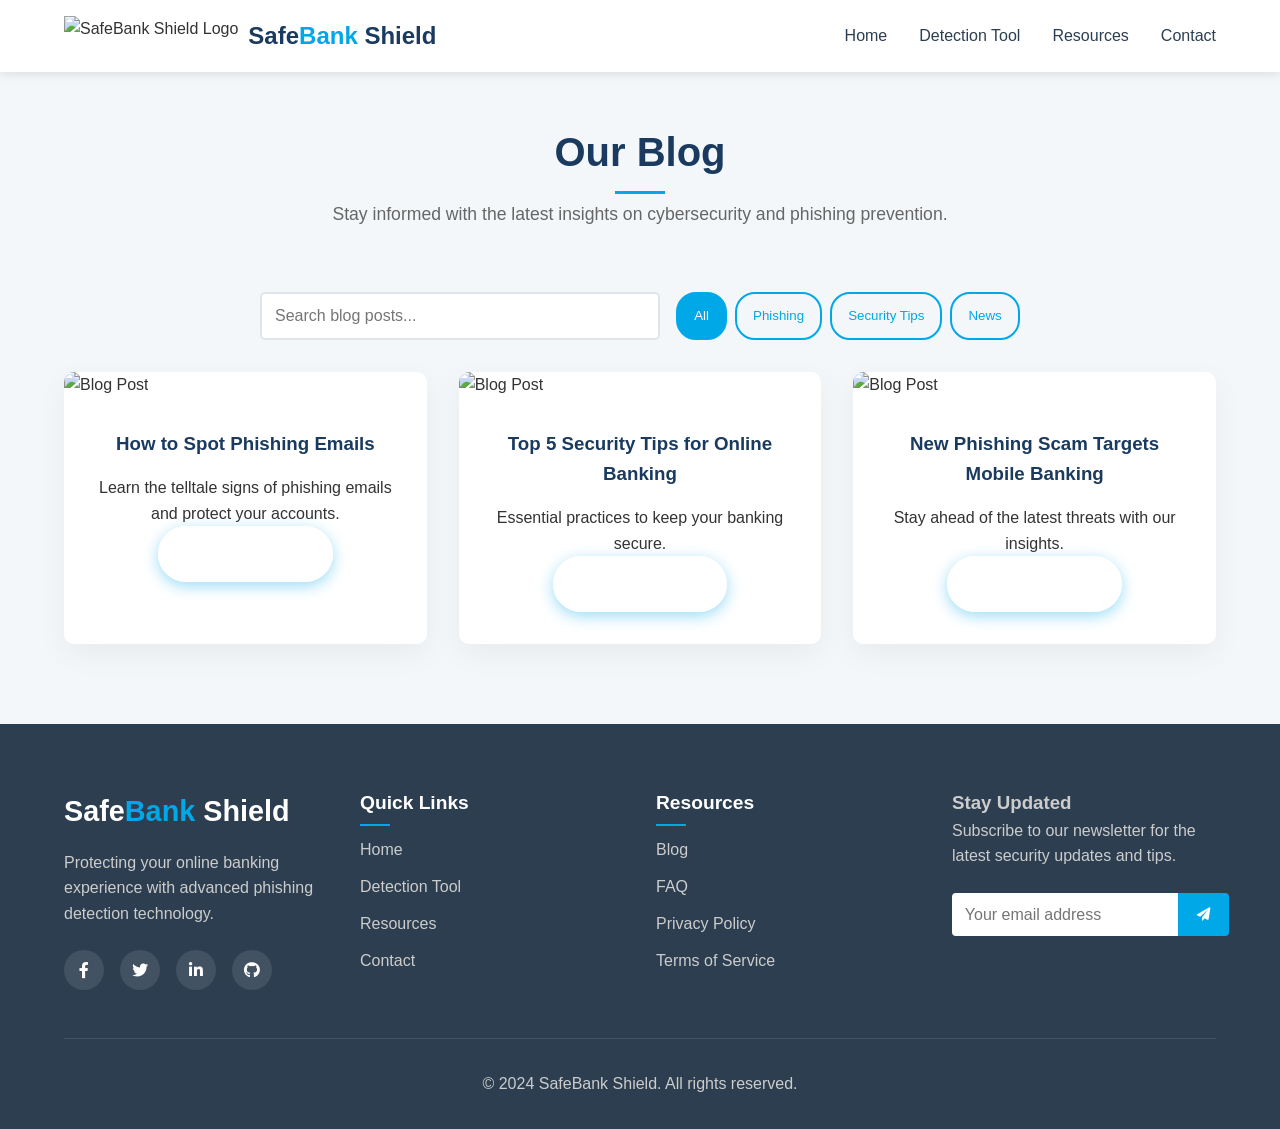
==== blog.html @ e1b42352 "UI updates for basic frontend" ====
<!DOCTYPE html>
<html lang="en">
<head>
    <meta charset="UTF-8">
    <meta name="viewport" content="width=device-width, initial-scale=1.0">
    <title>Blog - SafeBank Shield</title>
    <link rel="stylesheet" href="css/style.css">
    <link rel="stylesheet" href="https://cdnjs.cloudflare.com/ajax/libs/font-awesome/6.0.0/css/all.min.css">
</head>
<body>
    <!-- Navigation -->
    <nav id="navbar">
        <div class="nav-container">
            <div class="logo">
                <img src="assets/logo.png" alt="SafeBank Shield Logo">
                <div class="logo-text">Safe<span>Bank</span> Shield</div>
            </div>
            <ul class="nav-links">
                <li><a href="index.html">Home</a></li>
                <li><a href="detection-tool.html">Detection Tool</a></li>
                <li><a href="resources.html">Resources</a></li>
                <li><a href="contact.html">Contact</a></li>
            </ul>
            <div class="mobile-menu-btn" id="menuBtn">
                <span></span>
                <span></span>
                <span></span>
            </div>
        </div>
    </nav>

    <!-- Blog Section -->
    <section class="blog">
        <div class="container">
            <div class="section-header">
                <h2>Our Blog</h2>
                <p>Stay informed with the latest insights on cybersecurity and phishing prevention.</p>
            </div>

            <div class="blog-filter">
                <input type="text" id="blogSearch" placeholder="Search blog posts..." class="search-input">
                <div class="filter-buttons">
                    <button class="filter-btn active" data-filter="all">All</button>
                    <button class="filter-btn" data-filter="phishing">Phishing</button>
                    <button class="filter-btn" data-filter="security">Security Tips</button>
                    <button class="filter-btn" data-filter="news">News</button>
                </div>
            </div>

            <div class="blog-grid">
                <div class="blog-card" data-category="phishing">
                    <img src="assets/blog1.jpg" alt="Blog Post" class="blog-img">
                    <div class="blog-content">
                        <h3>How to Spot Phishing Emails</h3>
                        <p>Learn the telltale signs of phishing emails and protect your accounts.</p>
                        <a href="#" class="btn btn-outline">Read More</a>
                    </div>
                </div>
                <div class="blog-card" data-category="security">
                    <img src="assets/blog2.jpg" alt="Blog Post" class="blog-img">
                    <div class="blog-content">
                        <h3>Top 5 Security Tips for Online Banking</h3>
                        <p>Essential practices to keep your banking secure.</p>
                        <a href="#" class="btn btn-outline">Read More</a>
                    </div>
                </div>
                <div class="blog-card" data-category="news">
                    <img src="assets/blog3.jpg" alt="Blog Post" class="blog-img">
                    <div class="blog-content">
                        <h3>New Phishing Scam Targets Mobile Banking</h3>
                        <p>Stay ahead of the latest threats with our insights.</p>
                        <a href="#" class="btn btn-outline">Read More</a>
                    </div>
                </div>
            </div>
        </div>
    </section>

    <!-- Footer -->
    <footer>
        <div class="footer-content">
            <div class="footer-about">
                <div class="footer-logo">Safe<span>Bank</span> Shield</div>
                <p>Protecting your online banking experience with advanced phishing detection technology.</p>
                <div class="footer-social">
                    <a href="#" class="social-icon"><i class="fab fa-facebook-f"></i></a>
                    <a href="#" class="social-icon"><i class="fab fa-twitter"></i></a>
                    <a href="#" class="social-icon"><i class="fab fa-linkedin-in"></i></a>
                    <a href="#" class="social-icon"><i class="fab fa-github"></i></a>
                </div>
            </div>
            <div class="footer-links">
                <h3>Quick Links</h3>
                <ul>
                    <li><a href="index.html">Home</a></li>
                    <li><a href="detection-tool.html">Detection Tool</a></li>
                    <li><a href="resources.html">Resources</a></li>
                    <li><a href="contact.html">Contact</a></li>
                </ul>
            </div>
            <div class="footer-links">
                <h3>Resources</h3>
                <ul>
                    <li><a href="blog.html">Blog</a></li>
                    <li><a href="faq.html">FAQ</a></li>
                    <li><a href="privacy.html">Privacy Policy</a></li>
                    <li><a href="terms.html">Terms of Service</a></li>
                </ul>
            </div>
            <div class="footer-newsletter">
                <h3>Stay Updated</h3>
                <p>Subscribe to our newsletter for the latest security updates and tips.</p>
                <form class="newsletter-form">
                    <input type="email" placeholder="Your email address" required>
                    <button type="submit"><i class="fas fa-paper-plane"></i></button>
                </form>
            </div>
        </div>
        <div class="footer-bottom">
            <p>© 2024 SafeBank Shield. All rights reserved.</p>
        </div>
    </footer>

    <script src="js/main.js"></script>
    <script>
        // Blog Filter and Search
        document.addEventListener('DOMContentLoaded', () => {
            const searchInput = document.getElementById('blogSearch');
            const filterButtons = document.querySelectorAll('.filter-btn');
            const blogCards = document.querySelectorAll('.blog-card');

            // Filter by category
            filterButtons.forEach(button => {
                button.addEventListener('click', () => {
                    filterButtons.forEach(btn => btn.classList.remove('active'));
                    button.classList.add('active');

                    const filter = button.dataset.filter;
                    blogCards.forEach(card => {
                        if (filter === 'all' || card.dataset.category === filter) {
                            card.style.display = 'block';
                            card.classList.add('fade-in');
                        } else {
                            card.style.display = 'none';
                        }
                    });
                });
            });

            // Search functionality
            searchInput.addEventListener('input', () => {
                const searchTerm = searchInput.value.toLowerCase();
                blogCards.forEach(card => {
                    const title = card.querySelector('h3').textContent.toLowerCase();
                    const description = card.querySelector('p').textContent.toLowerCase();
                    if (title.includes(searchTerm) || description.includes(searchTerm)) {
                        card.style.display = 'block';
                        card.classList.add('fade-in');
                    } else {
                        card.style.display = 'none';
                    }
                });
            });
        });
    </script>
</body>
</html>
---- css/style.css ----
/* Global Styles */
:root {
    --primary-color: #1a3a5f;
    --secondary-color: #00a8e8;
    --accent-color: #ff6b6b;
    --light-color: #f8f9fa;
    --dark-color: #2c3e50;
    --success-color: #28a745;
    --warning-color: #ffc107;
    --danger-color: #dc3545;
}

* {
    box-sizing: border-box;
    margin: 0;
    padding: 0;
}

body {
    font-family: 'Segoe UI', Tahoma, Geneva, Verdana, sans-serif;
    line-height: 1.6;
    color: #333;
    background-color: #f4f7f9;
    overflow-x: hidden;
}

a {
    text-decoration: none;
    color: var(--secondary-color);
    transition: all 0.3s ease;
}

a:hover {
    color: #0056b3;
}

/* Navigation */
nav {
    background-color: white;
    box-shadow: 0 2px 10px rgba(0, 0, 0, 0.1);
    position: fixed;
    width: 100%;
    z-index: 1000;
}

.nav-container {
    display: flex;
    justify-content: space-between;
    align-items: center;
    padding: 1rem 5%;
    max-width: 1400px;
    margin: 0 auto;
}

.logo {
    display: flex;
    align-items: center;
}

.logo img {
    height: 40px;
    margin-right: 10px;
}

.logo-text {
    font-size: 1.5rem;
    font-weight: 700;
    color: var(--primary-color);
}

.logo-text span {
    color: var(--secondary-color);
}

.nav-links {
    display: flex;
    list-style: none;
}

.nav-links li {
    margin-left: 2rem;
}

.nav-links a {
    color: var(--dark-color);
    font-weight: 500;
    position: relative;
}

.nav-links a.active {
    color: var(--secondary-color);
}

.nav-links a::after {
    content: '';
    position: absolute;
    width: 0;
    height: 2px;
    background-color: var(--secondary-color);
    bottom: -5px;
    left: 0;
    transition: width 0.3s ease;
}

.nav-links a:hover::after,
.nav-links a.active::after {
    width: 100%;
}

.mobile-menu-btn {
    display: none;
    cursor: pointer;
}

/* Hero Section */
.hero {
    display: flex;
    flex-direction: column;
    align-items: center;
    justify-content: center;
    text-align: center;
    padding: 170px 5% 100px;
    background: linear-gradient(135deg, rgba(26, 58, 95, 0.95) 0%, rgba(0, 168, 232, 0.8) 100%), url('../assets/hero-bg.jpg') center/cover no-repeat;
    color: white;
    position: relative;
    overflow: hidden;
    min-height: 80vh;
}

.particles {
    position: absolute;
    top: 0;
    left: 0;
    width: 100%;
    height: 100%;
}

.particle {
    position: absolute;
    background-color: rgba(255, 255, 255, 0.5);
    border-radius: 50%;
    animation: float 15s infinite linear;
}

@keyframes float {
    0% {
        transform: translateY(0) translateX(0);
        opacity: 0;
    }
    10% {
        opacity: 1;
    }
    90% {
        opacity: 1;
    }
    100% {
        transform: translateY(-500px) translateX(100px);
        opacity: 0;
    }
}

.hero-content {
    max-width: 800px;
    position: relative;
    z-index: 5;
}

.hero h1 {
    font-size: 3rem;
    margin-bottom: 1.5rem;
    animation: fadeInUp 1s ease;
}

.hero p {
    font-size: 1.2rem;
    margin-bottom: 2rem;
    max-width: 600px;
    animation: fadeInUp 1s ease 0.2s forwards;
    opacity: 0;
}

.hero-input {
    margin-bottom: 2rem;
}

.quick-analysis-form {
    display: flex;
    gap: 1rem;
    max-width: 600px;
    margin: 0 auto;
}

.quick-analysis-form input {
    flex-grow: 1;
    padding: 0.8rem;
    border: 2px solid white;
    border-radius: 5px;
    font-size: 1rem;
    background: rgba(255, 255, 255, 0.1);
    color: white;
}

.quick-analysis-form input::placeholder {
    color: rgba(255, 255, 255, 0.7);
}

.quick-analysis-form input:focus {
    outline: none;
    border-color: var(--secondary-color);
}

.quick-analysis-form button {
    padding: 0 2rem;
}

.quick-result {
    margin-top: 1rem;
    padding: 1rem;
    background: rgba(255, 255, 255, 0.1);
    border-radius: 5px;
    display: none;
}

.quick-result.show {
    display: block;
    animation: fadeIn 0.5s ease;
}

.hero-buttons {
    display: flex;
    gap: 1rem;
    justify-content: center;
    margin-bottom: 3rem;
}

.btn {
    display: inline-block;
    padding: 0.8rem 2rem;
    background-color: var(--secondary-color);
    color: white;
    border-radius: 30px;
    font-weight: 600;
    text-transform: uppercase;
    letter-spacing: 1px;
    transition: all 0.3s ease;
    border: none;
    cursor: pointer;
    animation: fadeInUp 1s ease 0.4s forwards;
    opacity: 0;
    box-shadow: 0 4px 15px rgba(0, 168, 232, 0.4);
}

.btn:hover {
    background-color: white;
    color: var(--secondary-color);
    transform: translateY(-3px);
    box-shadow: 0 10px 20px rgba(0, 168, 232, 0.3);
}

.btn-outline {
    background-color: transparent;
    border: 2px solid white;
}

.btn-outline:hover {
    background-color: white;
    color: var(--secondary-color);
}

/* Detection Stats Section */
.detection-stats {
    padding: 5rem 5%;
    background-color: white;
}

.container {
    max-width: 1200px;
    margin: 0 auto;
}

.section-header {
    text-align: center;
    max-width: 800px;
    margin: 0 auto 4rem;
}

.section-header h2 {
    font-size: 2.5rem;
    color: var(--primary-color);
    margin-bottom: 1rem;
    position: relative;
    display: inline-block;
}

.section-header h2::after {
    content: '';
    position: absolute;
    width: 50px;
    height: 3px;
    background-color: var(--secondary-color);
    bottom: -10px;
    left: 50%;
    transform: translateX(-50%);
}

.section-header p {
    color: #666;
    font-size: 1.1rem;
}

.stats-grid {
    display: grid;
    grid-template-columns: repeat(auto-fit, minmax(250px, 1fr));
    gap: 2rem;
}

.stat-card {
    text-align: center;
    padding: 2rem;
    background-color: #f8f9fa;
    border-radius: 10px;
    box-shadow: 0 10px 30px rgba(0, 0, 0, 0.05);
    transition: all 0.3s ease;
}

.stat-card:hover {
    transform: translateY(-10px);
    box-shadow: 0 15px 35px rgba(0, 0, 0, 0.1);
}

.progress-circle {
    position: relative;
    width: 140px;
    height: 140px;
    margin: 0 auto 1rem;
}

.progress-circle svg {
    width: 100%;
    height: 100%;
    transform: rotate(-90deg);
}

.progress-circle circle {
    fill: none;
    stroke: #e1e5eb;
    stroke-width: 10;
}

.progress-circle .progress {
    stroke: var(--secondary-color);
    stroke-dasharray: 377;
    stroke-dashoffset: 377;
    transition: stroke-dashoffset 1s ease;
}

.progress-circle .progress-value {
    position: absolute;
    top: 50%;
    left: 50%;
    transform: translate(-50%, -50%);
    font-size: 2rem;
    font-weight: 700;
    color: var(--primary-color);
}

.stat-card h3 {
    color: var(--primary-color);
    margin-bottom: 0.5rem;
}

.stat-card p {
    color: #666;
}

.stat-card i {
    margin-right: 0.5rem;
    color: var(--secondary-color);
}

/* Recent Scans Section */
.recent-scans {
    padding: 5rem 5%;
    background-color: #f4f7f9;
}

.scans-grid {
    display: grid;
    grid-template-columns: repeat(auto-fit, minmax(300px, 1fr));
    gap: 2rem;
}

.scan-card {
    display: flex;
    align-items: center;
    background-color: white;
    border-radius: 10px;
    padding: 1.5rem;
    box-shadow: 0 10px 30px rgba(0, 0, 0, 0.05);
    transition: all 0.3s ease;
}

.scan-card:hover {
    transform: translateY(-5px);
    box-shadow: 0 15px 35px rgba(0, 0, 0, 0.1);
}

.scan-icon {
    width: 50px;
    height: 50px;
    background-color: rgba(0, 168, 232, 0.1);
    border-radius: 50%;
    display: flex;
    align-items: center;
    justify-content: center;
    font-size: 1.5rem;
    color: var(--secondary-color);
    margin-right: 1rem;
}

.scan-content h3 {
    color: var(--primary-color);
    margin-bottom: 0.5rem;
    font-size: 1.2rem;
}

.scan-content p {
    color: #666;
    margin-bottom: 0.3rem;
}

.scan-content .status {
    font-weight: 600;
}

.scan-content .status.safe {
    color: var(--success-color);
}

.scan-content .status.unsafe {
    color: var(--danger-color);
}

.scan-content .status.warning {
    color: var(--warning-color);
}

/* Stats Section */
.stats {
    padding: 5rem 5%;
    background-color: white;
}

.stats-grid {
    display: grid;
    grid-template-columns: repeat(auto-fit, minmax(200px, 1fr));
    gap: 2rem;
    justify-content: center;
}

.stat-box {
    background-color: #f8f9fa;
    padding: 2rem;
    border-radius: 10px;
    text-align: center;
    box-shadow: 0 10px 30px rgba(0, 0, 0, 0.05);
    transition: all 0.3s ease;
}

.stat-box:hover {
    transform: translateY(-5px);
    box-shadow: 0 15px 35px rgba(0, 0, 0, 0.1);
}

.stat-number {
    font-size: 2.5rem;
    font-weight: 700;
    margin-bottom: 0.5rem;
    background: linear-gradient(to right, var(--primary-color), var(--secondary-color));
    -webkit-background-clip: text;
    -webkit-text-fill-color: transparent;
}

/* Features Section */
.features {
    padding: 5rem 5%;
    background-color: white;
}

.features-grid {
    display: grid;
    grid-template-columns: repeat(auto-fit, minmax(300px, 1fr));
    gap: 2rem;
}

.feature-card {
    background-color: #f8f9fa;
    border-radius: 10px;
    overflow: hidden;
    box-shadow: 0 10px 30px rgba(0, 0, 0, 0.05);
    transition: all 0.3s ease;
    position: relative;
    z-index: 1;
}

.feature-card:hover {
    transform: translateY(-10px);
    box-shadow: 0 15px 35px rgba(0, 0, 0, 0.1);
}

.feature-card::before {
    content: '';
    position: absolute;
    top: 0;
    left: 0;
    width: 100%;
    height: 100%;
    background: linear-gradient(45deg, var(--primary-color), var(--secondary-color));
    opacity: 0;
    z-index: -1;
    transition: opacity 0.3s ease;
}

.feature-card:hover::before {
    opacity: 0.05;
}

.feature-icon {
    width: 80px;
    height: 80px;
    background-color: rgba(0, 168, 232, 0.1);
    border-radius: 50%;
    display: flex;
    align-items: center;
    justify-content: center;
    margin: 2rem auto 1rem;
    font-size: 2rem;
    color: var(--secondary-color);
    transition: all 0.3s ease;
}

.feature-card:hover .feature-icon {
    background-color: var(--secondary-color);
    color: white;
    transform: rotateY(180deg);
}

.feature-content {
    padding: 0 2rem 2rem;
    text-align: center;
}

.feature-content h3 {
    color: var(--primary-color);
    margin-bottom: 1rem;
    font-size: 1.3rem;
}

/* How It Works Section */
.how-it-works {
    padding: 5rem 5%;
    background-color: #f4f7f9;
    position: relative;
    overflow: hidden;
}

.how-it-works::before {
    content: '';
    position: absolute;
    width: 300px;
    height: 300px;
    background-color: rgba(0, 168, 232, 0.05);
    border-radius: 50%;
    top: -150px;
    left: -150px;
}

.how-it-works::after {
    content: '';
    position: absolute;
    width: 300px;
    height: 300px;
    background-color: rgba(26, 58, 95, 0.05);
    border-radius: 50%;
    bottom: -150px;
    right: -150px;
}

.steps {
    max-width: 1000px;
    margin: 0 auto;
    position: relative;
}

.steps::before {
    content: '';
    position: absolute;
    height: 100%;
    width: 2px;
    background-color: var(--secondary-color);
    left: 50%;
    top: 0;
    transform: translateX(-50%);
}

.step {
    display: flex;
    align-items: center;
    margin-bottom: 4rem;
    position: relative;
}

.step:last-child {
    margin-bottom: 0;
}

.step-number {
    width: 60px;
    height: 60px;
    background-color: var(--secondary-color);
    border-radius: 50%;
    display: flex;
    align-items: center;
    justify-content: center;
    font-size: 1.5rem;
    font-weight: 700;
    color: white;
    position: absolute;
    left: 50%;
    transform: translateX(-50%);
    z-index: 2;
    box-shadow: 0 0 0 5px white, 0 0 0 10px rgba(0, 168, 232, 0.1);
}

.step-content {
    background-color: white;
    border-radius: 10px;
    padding: 2rem;
    width: calc(50% - 50px);
    box-shadow: 0 5px 20px rgba(0, 0, 0, 0.05);
    transition: all 0.3s ease;
}

.step-content:hover {
    transform: translateY(-5px);
    box-shadow: 0 10px 30px rgba(0, 0, 0, 0.1);
}

.step:nth-child(odd) .step-content {
    margin-right: auto;
    margin-left: 50px;
}

.step:nth-child(even) .step-content {
    margin-left: auto;
    margin-right: 50px;
    text-align: right;
}

.step-content h3 {
    color: var(--primary-color);
    margin-bottom: 1rem;
    font-size: 1.3rem;
}

/* Testimonials Section */
.testimonials {
    padding: 5rem 5%;
    background-color: white;
}

.testimonial-slider {
    max-width: 1000px;
    margin: 0 auto;
    overflow: hidden;
    position: relative;
}

.testimonial-slides {
    display: flex;
    transition: transform 0.5s ease;
}

.testimonial {
    min-width: 100%;
    padding: 0 2rem;
    text-align: center;
}

.testimonial-content {
    background-color: #f8f9fa;
    border-radius: 10px;
    padding: 2.5rem;
    margin-bottom: 2rem;
    position: relative;
    box-shadow: 0 10px 30px rgba(0, 0, 0, 0.05);
}

.testimonial-content::after {
    content: '';
    position: absolute;
    bottom: -20px;
    left: 50%;
    transform: translateX(-50%);
    border-width: 20px 20px 0;
    border-style: solid;
    border-color: #f8f9fa transparent;
}

.testimonial-content p {
    font-style: italic;
    color: #555;
    line-height: 1.8;
}

.testimonial-author {
    display: flex;
    flex-direction: column;
    align-items: center;
}

.author-img {
    width: 70px;
    height: 70px;
    border-radius: 50%;
    margin-bottom: 1rem;
    object-fit: cover;
    border: 3px solid var(--secondary-color);
    box-shadow: 0 5px 15px rgba(0, 0, 0, 0.1);
}

.author-name {
    font-weight: 600;
    color: var(--primary-color);
    margin-bottom: 0.3rem;
}

.author-role {
    color: #777;
    font-size: 0.9rem;
}

.slider-controls {
    display: flex;
    justify-content: center;
    margin-top: 2rem;
}

.slider-btn {
    width: 40px;
    height: 40px;
    border-radius: 50%;
    background-color: white;
    border: 2px solid var(--secondary-color);
    color: var(--secondary-color);
    display: flex;
    align-items: center;
    justify-content: center;
    cursor: pointer;
    transition: all 0.3s ease;
    margin: 0 0.5rem;
}

.slider-btn:hover {
    background-color: var(--secondary-color);
    color: white;
}

/* CTA Section */
.cta {
    padding: 5rem 5%;
    background: linear-gradient(to right, var(--primary-color), var(--secondary-color));
    color: white;
    text-align: center;
}

.cta-content {
    max-width: 800px;
    margin: 0 auto;
}

.cta h2 {
    font-size: 2.5rem;
    margin-bottom: 1.5rem;
}

.cta p {
    margin-bottom: 2rem;
    font-size: 1.1rem;
}

.cta .btn {
    background-color: white;
    color: var(--primary-color);
}

.cta .btn:hover {
    background-color: var(--primary-color);
    color: white;
}

/* Footer */
footer {
    background-color: var(--dark-color);
    color: #ccc;
    padding: 4rem 5% 2rem;
}

.footer-content {
    display: grid;
    grid-template-columns: repeat(auto-fit, minmax(250px, 1fr));
    gap: 2rem;
    max-width: 1200px;
    margin: 0 auto 3rem;
}

.footer-logo {
    color: white;
    font-size: 1.8rem;
    font-weight: 700;
    margin-bottom: 1rem;
    display: inline-block;
}

.footer-logo span {
    color: var(--secondary-color);
}

.footer-links h3 {
    color: white;
    margin-bottom: 1.2rem;
    font-size: 1.2rem;
    position: relative;
}

.footer-links h3::after {
    content: '';
    position: absolute;
    width: 30px;
    height: 2px;
    background-color: var(--secondary-color);
    bottom: -8px;
    left: 0;
}

.footer-links ul {
    list-style: none;
}

.footer-links li {
    margin-bottom: 0.7rem;
}

.footer-links a {
    color: #ccc;
    transition: all 0.3s ease;
}

.footer-links a:hover {
    color: var(--secondary-color);
    padding-left: 5px;
}

.footer-newsletter p {
    margin-bottom: 1.5rem;
}

.newsletter-form {
    display: flex;
}

.newsletter-form input {
    flex-grow: 1;
    padding: 0.8rem;
    border: none;
    border-radius: 4px 0 0 4px;
    font-size: 1rem;
}

.newsletter-form button {
    background-color: var(--secondary-color);
    color: white;
    border: none;
    border-radius: 0 4px 4px 0;
    padding: 0 1.2rem;
    cursor: pointer;
    transition: all 0.3s ease;
}

.newsletter-form button:hover {
    background-color: #0077b6;
}

.footer-social {
    display: flex;
    margin-top: 1.5rem;
}

.social-icon {
    width: 40px;
    height: 40px;
    border-radius: 50%;
    background-color: rgba(255, 255, 255, 0.1);
    color: white;
    display: flex;
    align-items: center;
    justify-content: center;
    margin-right: 1rem;
    transition: all 0.3s ease;
}

.social-icon:hover {
    background-color: var(--secondary-color);
    transform: translateY(-5px);
}

.footer-bottom {
    text-align: center;
    padding-top: 2rem;
    border-top: 1px solid rgba(255, 255, 255, 0.1);
}

/* Resources Section */
.resources {
    padding: 120px 5% 5rem;
    background-color: #f4f7f9;
}

.resource-filter {
    display: flex;
    flex-wrap: wrap;
    gap: 1rem;
    margin-bottom: 2rem;
    justify-content: center;
}

.search-input {
    padding: 0.8rem;
    border: 2px solid #e1e5eb;
    border-radius: 5px;
    font-size: 1rem;
    width: 100%;
    max-width: 400px;
    transition: all 0.3s ease;
}

.search-input:focus {
    border-color: var(--secondary-color);
    outline: none;
    box-shadow: 0 0 0 3px rgba(0, 168, 232, 0.1);
}

.filter-buttons {
    display: flex;
    gap: 0.5rem;
}

.filter-btn {
    padding: 0.5rem 1rem;
    border: 2px solid var(--secondary-color);
    background-color: transparent;
    color: var(--secondary-color);
    border-radius: 20px;
    cursor: pointer;
    transition: all 0.3s ease;
}

.filter-btn.active,
.filter-btn:hover {
    background-color: var(--secondary-color);
    color: white;
}

.resource-grid {
    display: grid;
    grid-template-columns: repeat(auto-fit, minmax(300px, 1fr));
    gap: 2rem;
}

.resource-card {
    background-color: white;
    border-radius: 10px;
    box-shadow: 0 10px 30px rgba(0, 0, 0, 0.05);
    padding: 2rem;
    text-align: center;
    transition: all 0.3s ease;
}

.resource-card:hover {
    transform: translateY(-10px);
    box-shadow: 0 15px 35px rgba(0, 0, 0, 0.1);
}

.resource-icon {
    width: 60px;
    height: 60px;
    background-color: rgba(0, 168, 232, 0.1);
    border-radius: 50%;
    display: flex;
    align-items: center;
    justify-content: center;
    font-size: 1.5rem;
    color: var(--secondary-color);
    margin: 0 auto 1rem;
}

.resource-content h3 {
    color: var(--primary-color);
    margin-bottom: 1rem;
}

/* Contact Section */
.contact {
    padding: 120px 5% 5rem;
    background-color: #f4f7f9;
}

.contact-grid {
    display: grid;
    grid-template-columns: 1fr 1fr;
    gap: 2rem;
}

.form-group {
    margin-bottom: 1.5rem;
}

.form-group label {
    display: block;
    color: var(--primary-color);
    margin-bottom: 0.5rem;
    font-weight: 500;
}

.form-group input,
.form-group textarea {
    width: 100%;
    padding: 0.8rem;
    border: 2px solid #e1e5eb;
    border-radius: 5px;
    font-size: 1rem;
    transition: all 0.3s ease;
}

.form-group input:focus,
.form-group textarea:focus {
    border-color: var(--secondary-color);
    outline: none;
    box-shadow: 0 0 0 3px rgba(0, 168, 232, 0.1);
}

.form-group textarea {
    resize: vertical;
}

.contact-info .info-card {
    display: flex;
    align-items: center;
    background-color: white;
    border-radius: 10px;
    padding: 1.5rem;
    margin-bottom: 1rem;
    box-shadow: 0 10px 30px rgba(0, 0, 0, 0.05);
}

.contact-info .info-icon {
    width: 50px;
    height: 50px;
    background-color: rgba(0, 168, 232, 0.1);
    border-radius: 50%;
    display: flex;
    align-items: center;
    justify-content: center;
    font-size: 1.5rem;
    color: var(--secondary-color);
    margin-right: 1rem;
}

.contact-info .info-content h3 {
    color: var(--primary-color);
    margin-bottom: 0.5rem;
}

/* Blog Section */
.blog {
    padding: 120px 5% 5rem;
    background-color: #f4f7f9;
}

.blog-filter {
    display: flex;
    flex-wrap: wrap;
    gap: 1rem;
    margin-bottom: 2rem;
    justify-content: center;
}

.blog-grid {
    display: grid;
    grid-template-columns: repeat(auto-fit, minmax(300px, 1fr));
    gap: 2rem;
}

.blog-card {
    background-color: white;
    border-radius: 10px;
    box-shadow: 0 10px 30px rgba(0, 0, 0, 0.05);
    overflow: hidden;
    transition: all 0.3s ease;
}

.blog-card:hover {
    transform: translateY(-10px);
    box-shadow: 0 15px 35px rgba(0, 0, 0, 0.1);
}

.blog-img {
    width: 100%;
    height: 200px;
    object-fit: cover;
}

.blog-content {
    padding: 2rem;
    text-align: center;
}

.blog-content h3 {
    color: var(--primary-color);
    margin-bottom: 1rem;
}

/* FAQ Section */
.faq {
    padding: 120px 5% 5rem;
    background-color: #f4f7f9;
}

.faq-list {
    max-width: 800px;
    margin: 0 auto;
}

.faq-item {
    background-color: white;
    border-radius: 10px;
    margin-bottom: 1rem;
    box-shadow: 0 10px 30px rgba(0, 0, 0, 0.05);
    overflow: hidden;
}

.faq-question {
    display: flex;
    justify-content: space-between;
    align-items: center;
    padding: 1.5rem;
    cursor: pointer;
    transition: all 0.3s ease;
}

.faq-question:hover {
    background-color: #f8f9fa;
}

.faq-question h3 {
    color: var(--primary-color);
}

.faq-question i {
    color: var(--secondary-color);
    transition: transform 0.3s ease;
}

.faq-answer {
    max-height: 0;
    padding: 0 1.5rem;
    overflow: hidden;
    transition: max-height 0.3s ease;
}

.faq-item.active .faq-answer {
    padding: 1.5rem;
}

.faq-answer p {
    color: #666;
}

/* Privacy and Terms Sections */
.privacy,
.terms {
    padding: 120px 5% 5rem;
    background-color: #f4f7f9;
}

.policy-content,
.terms-content {
    max-width: 800px;
    margin: 0 auto;
    background-color: white;
    border-radius: 10px;
    padding: 2rem;
    box-shadow: 0 10px 30px rgba(0, 0, 0, 0.05);
}

.policy-content h3,
.terms-content h3 {
    color: var(--primary-color);
    margin-bottom: 1rem;
    margin-top: 2rem;
}

.policy-content p,
.terms-content p {
    color: #666;
    margin-bottom: 1rem;
}

/* Responsive */
@media (max-width: 992px) {
    .stats-grid,
    .scans-grid {
        grid-template-columns: 1fr;
    }

    .contact-grid {
        grid-template-columns: 1fr;
    }

    .steps::before {
        left: 30px;
    }

    .step-number {
        left: 30px;
        transform: none;
    }

    .step-content {
        width: calc(100% - 80px);
        margin-left: 80px !important;
        margin-right: 0 !important;
        text-align: left !important;
    }
}

@media (max-width: 768px) {
    .nav-links {
        position: fixed;
        top: 0;
        right: -280px;
        width: 280px;
        height: 100vh;
        flex-direction: column;
        background-color: white;
        padding: 80px 30px 30px;
        transition: all 0.4s ease;
        box-shadow: -5px 0 15px rgba(0, 0, 0, 0.1);
    }

    .nav-active .nav-links {
        right: 0;
    }

    .nav-links li {
        margin: 1.5rem 0;
    }

    .mobile-menu-btn {
        display: block;
        width: 30px;
        height: 20px;
        position: relative;
        z-index: 1001;
    }

    .mobile-menu-btn span {
        position: absolute;
        width: 100%;
        height: 2px;
        background-color: var(--primary-color);
        transition: all 0.3s ease;
        left: 0;
    }

    .mobile-menu-btn span:nth-child(1) {
        top: 0;
    }

    .mobile-menu-btn span:nth-child(2) {
        top: 9px;
    }

    .mobile-menu-btn span:nth-child(3) {
        top: 18px;
    }

    .nav-active .mobile-menu-btn span:nth-child(1) {
        transform: rotate(45deg);
        top: 9px;
    }

    .nav-active .mobile-menu-btn span:nth-child(2) {
        opacity: 0;
    }

    .nav-active .mobile-menu-btn span:nth-child(3) {
        transform: rotate(-45deg);
        top: 9px;
    }

    .hero {
        padding-top: 120px;
        min-height: auto;
        padding-bottom: 60px;
    }

    .quick-analysis-form {
        flex-direction: column;
    }

    .quick-analysis-form button {
        width: 100%;
    }

    .section-header h2 {
        font-size: 2rem;
    }
}

@media (max-width: 576px) {
    .hero h1 {
        font-size: 2rem;
    }

    .btn {
        padding: 0.7rem 1.5rem;
        font-size: 0.9rem;
    }

    .feature-card,
    .stat-box,
    .scan-card {
        padding: 1.5rem;
    }

    .step-content {
        padding: 1.5rem;
    }
}

/* Animation Classes */
.fade-in {
    animation: fadeIn 1s ease forwards;
}

.fade-in-up {
    animation: fadeInUp 1s ease forwards;
}

.fade-in-left {
    animation: fadeInLeft 1s ease forwards;
}

.fade-in-right {
    animation: fadeInRight 1s ease forwards;
}

@keyframes fadeIn {
    from {
        opacity: 0;
    }
    to {
        opacity: 1;
    }
}

@keyframes fadeInUp {
    from {
        opacity: 0;
        transform: translateY(30px);
    }
    to {
        opacity: 1;
        transform: translateY(0);
    }
}

@keyframes fadeInLeft {
    from {
        opacity: 0;
        transform: translateX(-30px);
    }
    to {
        opacity: 1;
        transform: translateX(0);
    }
}

@keyframes fadeInRight {
    from {
        opacity: 0;
        transform: translateX(30px);
    }
    to {
        opacity: 1;
        transform: translateX(0);
    }
}
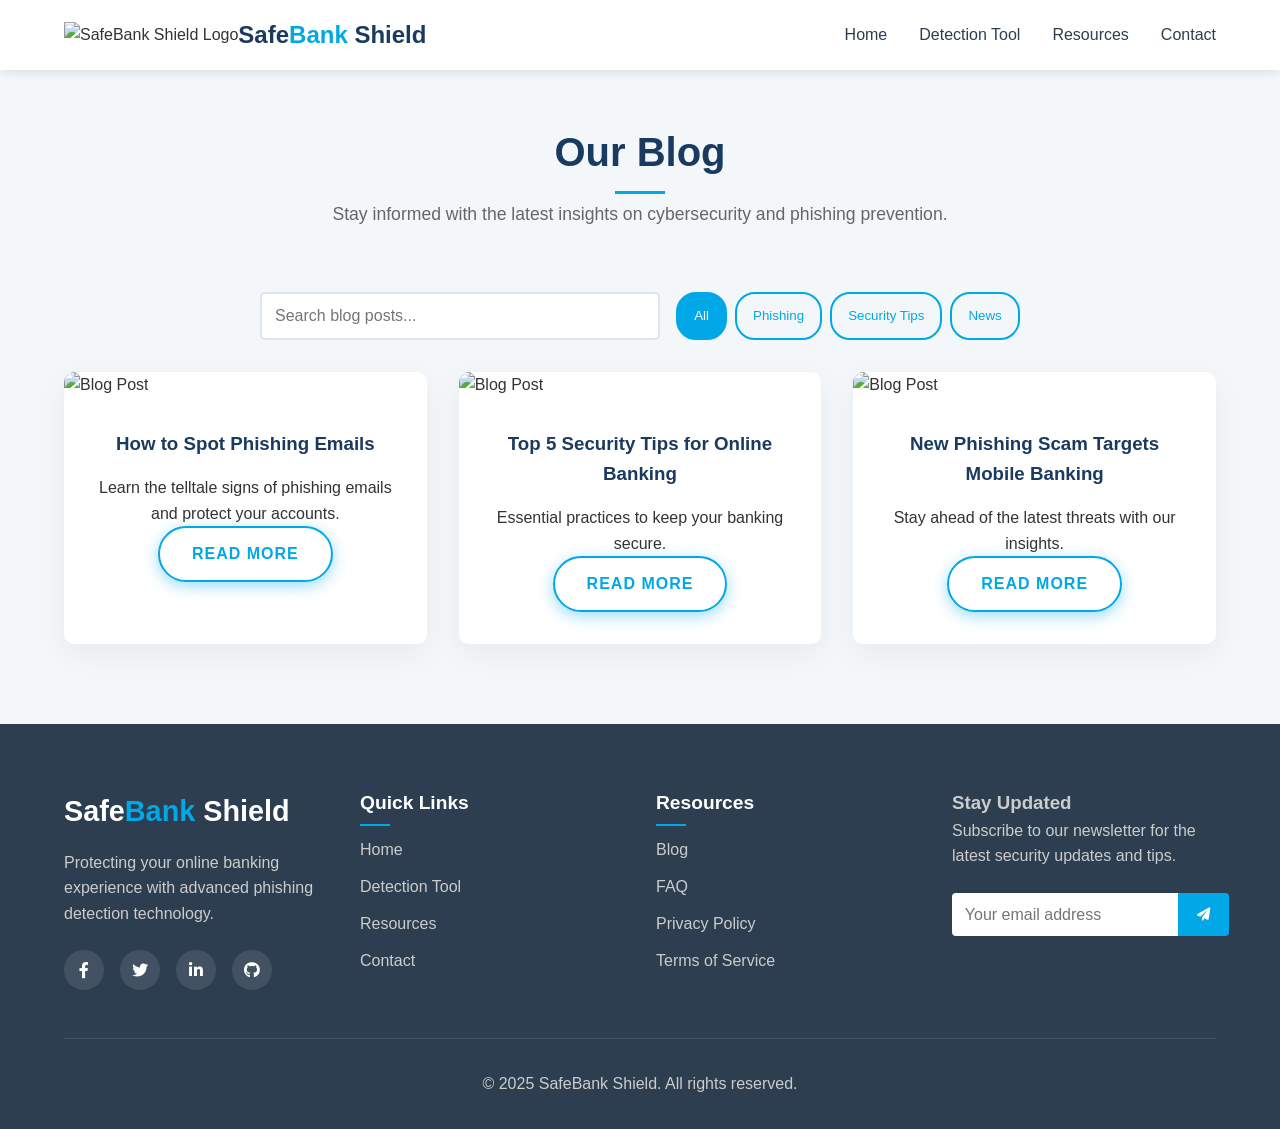
==== commit f518fcb6: "updatin complete code" ====
--- a/blog.html
+++ b/blog.html
@@ -117,7 +117,7 @@
             </div>
         </div>
         <div class="footer-bottom">
-            <p>© 2024 SafeBank Shield. All rights reserved.</p>
+            <p>© 2025 SafeBank Shield. All rights reserved.</p>
         </div>
     </footer>
 
--- a/css/style.css
+++ b/css/style.css
@@ -57,9 +57,17 @@
     align-items: center;
 }
 
-.logo img {
+.logo-icon {
+    width: 40px;
     height: 40px;
+    background-color: var(--secondary-color);
+    border-radius: 50%;
+    display: flex;
+    align-items: center;
+    justify-content: center;
     margin-right: 10px;
+    color: white;
+    font-size: 1.5rem;
 }
 
 .logo-text {
@@ -120,7 +128,7 @@
     justify-content: center;
     text-align: center;
     padding: 170px 5% 100px;
-    background: linear-gradient(135deg, rgba(26, 58, 95, 0.95) 0%, rgba(0, 168, 232, 0.8) 100%), url('../assets/hero-bg.jpg') center/cover no-repeat;
+    background: linear-gradient(135deg, rgba(26, 58, 95, 0.95) 0%, rgba(0, 168, 232, 0.8) 100%);
     color: white;
     position: relative;
     overflow: hidden;
@@ -184,20 +192,25 @@
 }
 
 .quick-analysis-form {
-    display: flex;
-    gap: 1rem;
     max-width: 600px;
     margin: 0 auto;
 }
 
+.input-group {
+    display: flex;
+    gap: 1rem;
+    align-items: center;
+}
+
 .quick-analysis-form input {
     flex-grow: 1;
-    padding: 0.8rem;
+    padding: 0 1rem;
     border: 2px solid white;
     border-radius: 5px;
     font-size: 1rem;
     background: rgba(255, 255, 255, 0.1);
     color: white;
+    height: 55px;
 }
 
 .quick-analysis-form input::placeholder {
@@ -215,15 +228,47 @@
 
 .quick-result {
     margin-top: 1rem;
-    padding: 1rem;
+    padding: 1.5rem;
     background: rgba(255, 255, 255, 0.1);
     border-radius: 5px;
     display: none;
+    text-align: left;
 }
 
 .quick-result.show {
     display: block;
     animation: fadeIn 0.5s ease;
+}
+
+.quick-result p {
+    margin-bottom: 0.8rem;
+    display: flex;
+    align-items: center;
+}
+
+.quick-result p:last-child {
+    margin-bottom: 0;
+}
+
+.quick-result i {
+    margin-right: 0.5rem;
+}
+
+.quick-result .status {
+    font-weight: 600;
+    margin-left: 0.5rem;
+}
+
+.quick-result .status.safe {
+    color: var(--success-color);
+}
+
+.quick-result .status.unsafe {
+    color: var(--danger-color);
+}
+
+.quick-result .status.warning {
+    color: var(--warning-color);
 }
 
 .hero-buttons {
@@ -246,7 +291,7 @@
     border: none;
     cursor: pointer;
     animation: fadeInUp 1s ease 0.4s forwards;
-    opacity: 0;
+    opacity: 1; /* Changed from 0 to 1 to make text visible */
     box-shadow: 0 4px 15px rgba(0, 168, 232, 0.4);
 }
 
@@ -259,12 +304,22 @@
 
 .btn-outline {
     background-color: transparent;
-    border: 2px solid white;
+    border: 2px solid var(--secondary-color);
+    color: var(--secondary-color);
 }
 
 .btn-outline:hover {
-    background-color: white;
-    color: var(--secondary-color);
+    background-color: var(--secondary-color);
+    color: white;
+}
+
+.btn-large {
+    padding: 1.2rem 2.5rem;
+    font-size: 1.1rem;
+    height: 55px;
+    display: flex;
+    align-items: center;
+    justify-content: center;
 }
 
 /* Detection Stats Section */
@@ -719,13 +774,17 @@
     align-items: center;
 }
 
-.author-img {
+.author-icon {
     width: 70px;
     height: 70px;
     border-radius: 50%;
     margin-bottom: 1rem;
-    object-fit: cover;
-    border: 3px solid var(--secondary-color);
+    background-color: var(--secondary-color);
+    color: white;
+    display: flex;
+    align-items: center;
+    justify-content: center;
+    font-size: 1.8rem;
     box-shadow: 0 5px 15px rgba(0, 0, 0, 0.1);
 }
 
@@ -1214,6 +1273,31 @@
 .terms-content p {
     color: #666;
     margin-bottom: 1rem;
+}
+
+/* Map Container */
+.map-container {
+    width: 100%;
+    height: 250px;
+    background-color: #f4f7f9;
+    border-radius: 10px;
+    display: flex;
+    flex-direction: column;
+    align-items: center;
+    justify-content: center;
+    margin-top: 1.5rem;
+    border: 1px solid #e1e5eb;
+}
+
+.map-container i {
+    font-size: 3rem;
+    color: var(--secondary-color);
+    margin-bottom: 1rem;
+}
+
+.map-container p {
+    color: #666;
+    font-size: 1.1rem;
 }
 
 /* Responsive */
